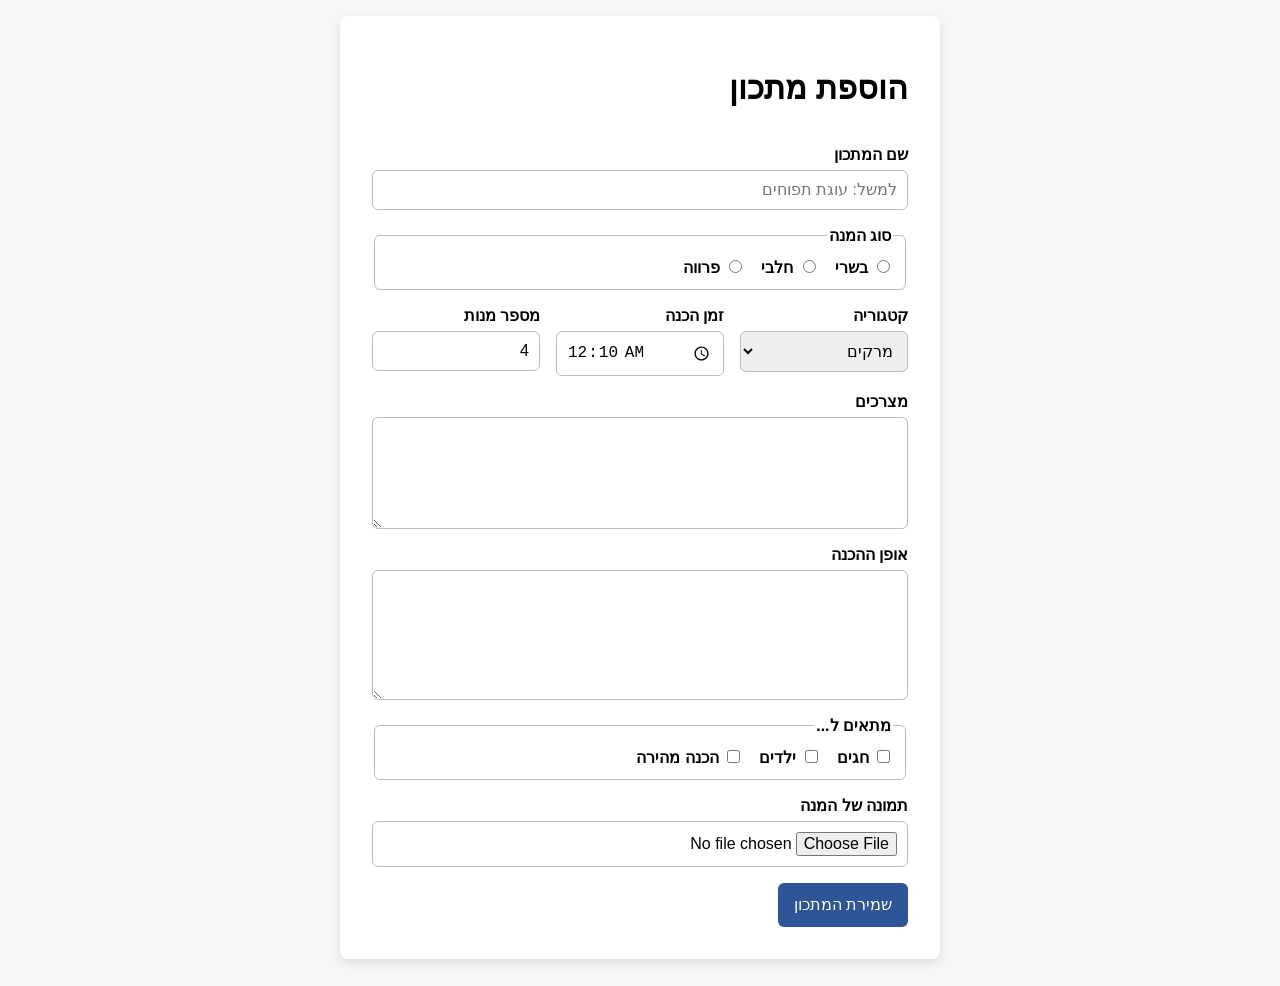
==== add-recipe.html @ 9a388f55 "recipe page without design" ====
<!DOCTYPE html>
<html lang="he" dir="rtl">

<head>
    <meta charset="UTF-8">
    <meta name="viewport" content="width=device-width, initial-scale=1.0">
    <title>הוספת מתכון</title>
    <link rel="stylesheet" href="add-recipe.css">
</head>

<body>
    <form action="#" method="get">
        <h1>הוספת מתכון</h1>

        <div class="field">
            <label for="title">שם המתכון</label>
            <input type="text" id="title" name="title" placeholder="למשל: עוגת תפוחים" required>
        </div>

        <fieldset>
            <legend>סוג המנה</legend>
            <div class="options">
                <span class="option">
                    <input type="radio" id="meat" name="kind" value="meat">
                    <label for="meat">בשרי</label>
                </span>
                <span class="option">
                    <input type="radio" id="dairy" name="kind" value="dairy">
                    <label for="dairy">חלבי</label>
                </span>
                <span class="option">
                    <input type="radio" id="parve" name="kind" value="parve">
                    <label for="parve">פרווה</label>
                </span>
            </div>
        </fieldset>

        <div class="row">
            <div class="field">
                <label for="category">קטגוריה</label>
                <select name="category" id="category">
                    <option value=" מרקים">מרקים</option>
                    <option value="עיקריות">עיקריות</option>
                    <option value="סלטים">סלטים</option>
                    <option value="מאפים">מאפים</option>
                    <option value="קינוחים">קינוחים</option>
                </select>
            </div>

            <div class="field">
                <label for="time">זמן הכנה</label>
                <input type="time" id="time" name="time" value="00:10" max="05:00" required>
            </div>

            <div class="field">
                <label for="servings">מספר מנות</label>
                <input type="number" id="servings" name="servings" min="1" max="50" value="4" required>
            </div>
        </div>

        <div class="field">
            <label for="ingredients">מצרכים</label>
            <textarea name="ingredients" id="ingredients" rows="5" required></textarea>
        </div>

        <div class="field">
            <label for="steps">אופן ההכנה</label>
            <textarea name="steps" id="steps" rows="6" required></textarea>
        </div>

        <fieldset>
            <legend>מתאים ל...</legend>
            <div class="options">
                <span class="option">
                    <input type="checkbox" id="holidays" name="suitable" value="holidays">
                    <label for="holidays">חגים</label>
                </span>
                <span class="option">
                    <input type="checkbox" id="kids" name="suitable" value="kids">
                    <label for="kids">ילדים</label>
                </span>
                <span class="option">
                    <input type="checkbox" id="quick" name="suitable" value="quick">
                    <label for="quick">הכנה מהירה</label>
                </span>
            </div>
        </fieldset>

        <div class="field">
            <label for="img">תמונה של המנה</label>
            <input type="file" id="img" name="img" accept="image/*">
        </div>

        <div>
            <button type="submit">שמירת המתכון</button>
        </div>
    </form>
</body>

</html>
---- add-recipe.css ----
* {
  box-sizing: border-box;
}

body {
  font-family: Arial, sans-serif;
  background-color: #f4f6f8;
  margin: 0;
  padding: 1rem;
}

form {
  background-color: #ffffff;
  max-width: 600px;
  margin: 0 auto;
  padding: 1.5rem;
  border-radius: 8px;
  box-shadow: 0 4px 10px rgba(0, 0, 0, 0.1);
  display: flex;
  flex-direction: column;
  gap: 1rem;
}

.field {
  display: flex;
  flex-direction: column;
  gap: 0.375rem;
}

.row {
  display: flex;
  flex-direction: column;
  gap: 1rem;
}

label, legend {
  font-weight: bold;
}

input:not([type="checkbox"], [type="radio"]), select, textarea {
  width: 100%;
  padding: 0.625rem;
  border: 1px solid #bbb;
  border-radius: 6px;
  font-size: 1rem;
}

fieldset {
  border: 1px solid #bbb;
  border-radius: 6px;
  padding: 12px;
}

.options {
  display: flex;
  flex-wrap: wrap;
  gap: 1rem;
}

input:focus, select:focus, textarea:focus {
  border-color: #2e5597;
  outline: none;
}

input[type="radio"], input[type="checkbox"] {
  accent-color: #2e5597;
}

button {
  background-color: #2e5597;
  color: #ffffff;
  border: none;
  border-radius: 6px;
  padding: 10px 16px;
  font-size: 1rem;
  min-height: 44px;
  cursor: pointer;
  width: 100%;
  transition: background-color 0.2s;
}

button:hover {
  background-color: #1e3a68;
}

@media (width >= 700px) {
  form {
    padding: 2rem;
  }
  .row {
    flex-direction: row;
  }
  .row .field {
    flex: 1;
  }
  button {
    width: auto;
    align-self: center;
  }
}
/*
שאלה א:
id זה שם פרטי של מקום בדף.
name זה השם של המידע שנשלח.
לכולם אותו name כדי לבחור רק עיגול אחד.

שאלה ב:
כותבים קודם למסך קטן כי זה הכי קל.
אם נשים את הקטן בסוף, הוא יהרוס את המסך הגדול.

שאלה ג:
המידע מופיע בכתובת למעלה.
בלי name המידע לא נשלח בכלל.

תשובה לחלק ג' - סעיף 1:
1. השדות והרווחים צפופים מדי במסך צר (375px).
2. הלחצן והטופס תופסים רוחב קבוע ולא מתאימים את עצמם בצורה גמישה למסך.
*/
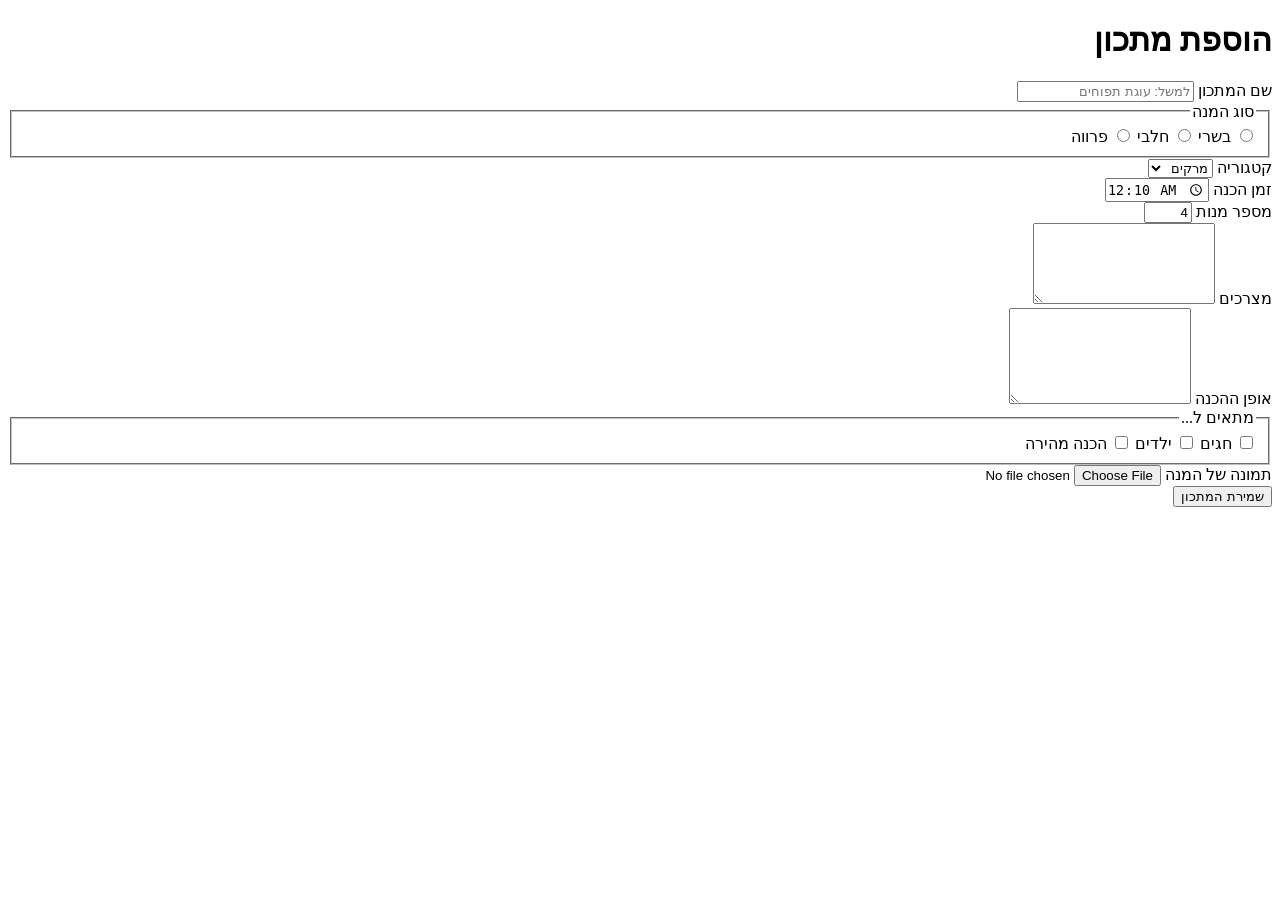
==== commit 37ef9400: "add link to form" ====
--- a/add-recipe.html
+++ b/add-recipe.html
@@ -5,7 +5,7 @@
     <meta charset="UTF-8">
     <meta name="viewport" content="width=device-width, initial-scale=1.0">
     <title>הוספת מתכון</title>
-    <link rel="stylesheet" href="add-recipe.css">
+    <link rel="stylesheet" href="add-recipe.git statuscss">
 </head>
 
 <body>
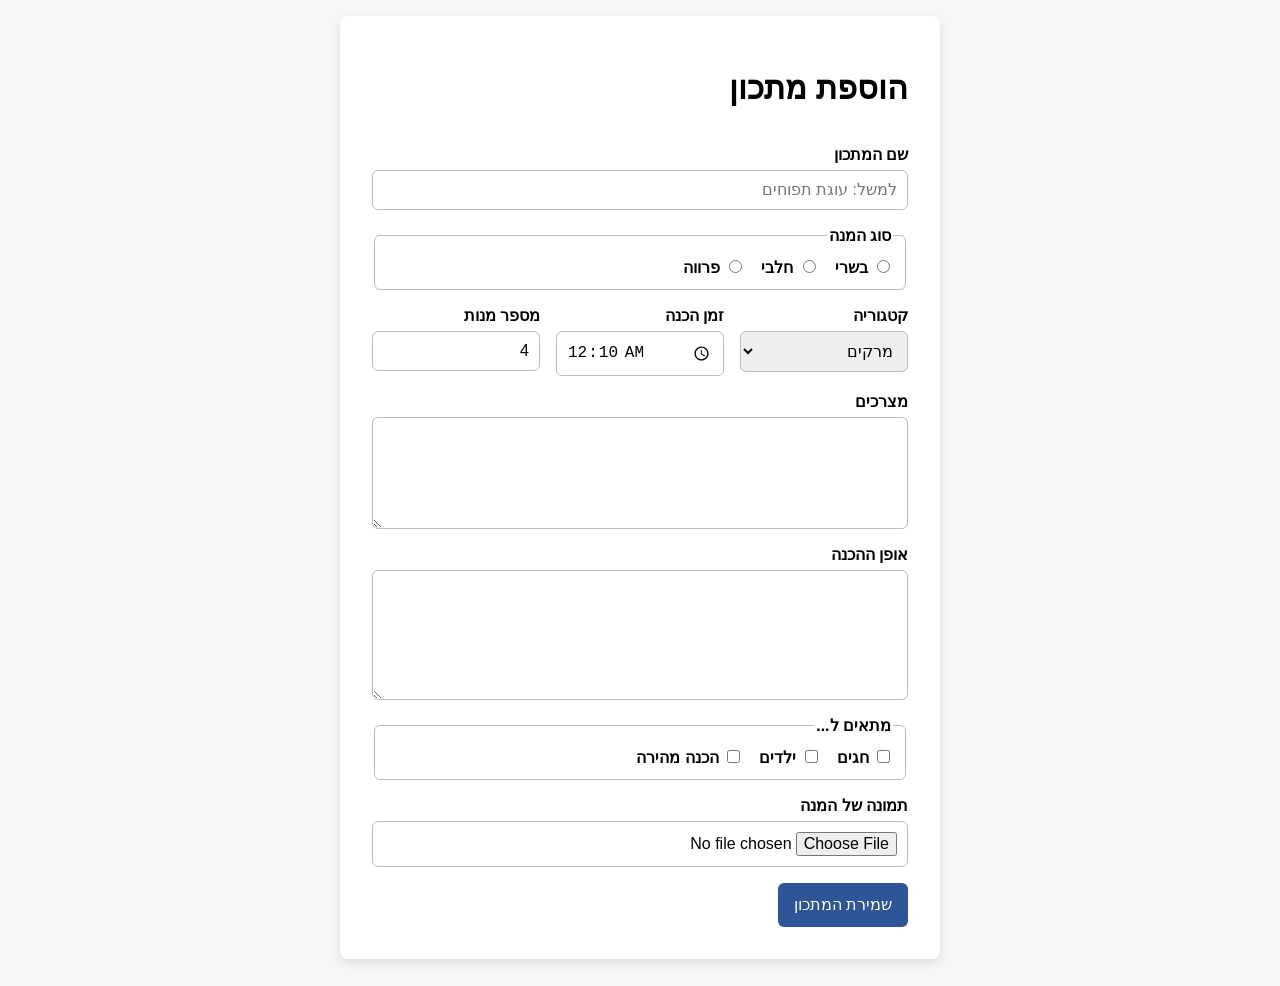
==== commit 592bf2dd: "remove sensitive info" ====
--- a/add-recipe.html
+++ b/add-recipe.html
@@ -5,7 +5,7 @@
     <meta charset="UTF-8">
     <meta name="viewport" content="width=device-width, initial-scale=1.0">
     <title>הוספת מתכון</title>
-    <link rel="stylesheet" href="add-recipe.git statuscss">
+    <link rel="stylesheet" href="add-recipe.css">
 </head>
 
 <body>
--- a/add-recipe.css
+++ b/add-recipe.css
@@ -0,0 +1,118 @@
+* {
+  box-sizing: border-box;
+}
+
+body {
+  font-family: Arial, sans-serif;
+  background-color: #f4f6f8;
+  margin: 0;
+  padding: 1rem;
+}
+
+form {
+  background-color: #ffffff;
+  max-width: 600px;
+  margin: 0 auto;
+  padding: 1.5rem;
+  border-radius: 8px;
+  box-shadow: 0 4px 10px rgba(0, 0, 0, 0.1);
+  display: flex;
+  flex-direction: column;
+  gap: 1rem;
+}
+
+.field {
+  display: flex;
+  flex-direction: column;
+  gap: 0.375rem;
+}
+
+.row {
+  display: flex;
+  flex-direction: column;
+  gap: 1rem;
+}
+
+label, legend {
+  font-weight: bold;
+}
+
+input:not([type="checkbox"], [type="radio"]), select, textarea {
+  width: 100%;
+  padding: 0.625rem;
+  border: 1px solid #bbb;
+  border-radius: 6px;
+  font-size: 1rem;
+}
+
+fieldset {
+  border: 1px solid #bbb;
+  border-radius: 6px;
+  padding: 12px;
+}
+
+.options {
+  display: flex;
+  flex-wrap: wrap;
+  gap: 1rem;
+}
+
+input:focus, select:focus, textarea:focus {
+  border-color: #2e5597;
+  outline: none;
+}
+
+input[type="radio"], input[type="checkbox"] {
+  accent-color: #2e5597;
+}
+
+button {
+  background-color: #2e5597;
+  color: #ffffff;
+  border: none;
+  border-radius: 6px;
+  padding: 10px 16px;
+  font-size: 1rem;
+  min-height: 44px;
+  cursor: pointer;
+  width: 100%;
+  transition: background-color 0.2s;
+}
+
+button:hover {
+  background-color: #1e3a68;
+}
+
+@media (width >= 700px) {
+  form {
+    padding: 2rem;
+  }
+  .row {
+    flex-direction: row;
+  }
+  .row .field {
+    flex: 1;
+  }
+  button {
+    width: auto;
+    align-self: center;
+  }
+}
+/*
+שאלה א:
+id זה שם פרטי של מקום בדף.
+name זה השם של המידע שנשלח.
+לכולם אותו name כדי לבחור רק עיגול אחד.
+
+שאלה ב:
+כותבים קודם למסך קטן כי זה הכי קל.
+אם נשים את הקטן בסוף, הוא יהרוס את המסך הגדול.
+
+שאלה ג:
+המידע מופיע בכתובת למעלה.
+בלי name המידע לא נשלח בכלל.
+
+תשובה לחלק ג' - סעיף 1:
+1. השדות והרווחים צפופים מדי במסך צר (375px).
+2. הלחצן והטופס תופסים רוחב קבוע ולא מתאימים את עצמם בצורה גמישה למסך.
+*/
